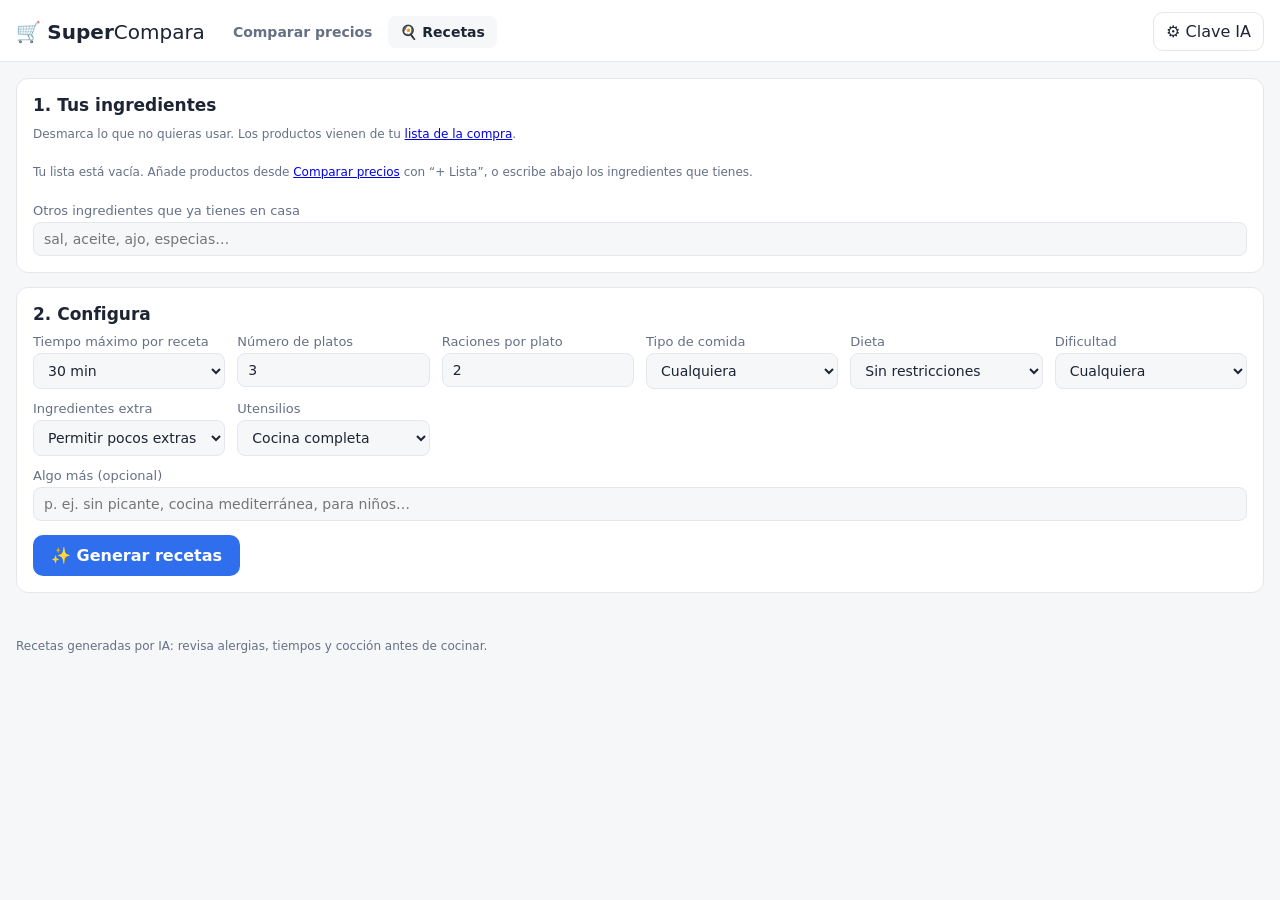
==== site/recetas.html @ d332f2e2 "Add Recetas page: AI recipes from the shopping list with configurable time, dishes, servings, diet; " ====
<!doctype html>
<html lang="es">
<head>
  <meta charset="utf-8" />
  <meta name="viewport" content="width=device-width, initial-scale=1" />
  <title>Recetas con tu lista · SuperCompara</title>
  <meta name="description" content="Genera recetas con los ingredientes de tu lista de la compra: tiempo, raciones, número de platos y dieta." />
  <link rel="icon" href="data:image/svg+xml,<svg xmlns='http://www.w3.org/2000/svg' viewBox='0 0 100 100'><text y='.9em' font-size='90'>🍳</text></svg>" />
  <link rel="stylesheet" href="styles.css" />
  <link rel="stylesheet" href="recetas.css" />
</head>
<body>
  <header class="top">
    <div class="wrap top-row">
      <a class="brand" href="./">🛒 <b>Super</b>Compara</a>
      <nav class="nav">
        <a href="./">Comparar precios</a>
        <a href="recetas.html" class="on" aria-current="page">🍳 Recetas</a>
      </nav>
      <button class="list-btn" id="settingsBtn" aria-label="Ajustes de IA">⚙︎ Clave IA</button>
    </div>
  </header>

  <main class="wrap recipes">
    <section class="panel" aria-labelledby="ingTitle">
      <h2 id="ingTitle">1. Tus ingredientes</h2>
      <p class="meta">Desmarca lo que no quieras usar. Los productos vienen de tu <a href="./">lista de la compra</a>.</p>
      <div id="ingList" class="ing-list"></div>
      <label class="field">
        <span>Otros ingredientes que ya tienes en casa</span>
        <input id="pantry" type="text" placeholder="sal, aceite, ajo, especias…" />
      </label>
    </section>

    <section class="panel" aria-labelledby="cfgTitle">
      <h2 id="cfgTitle">2. Configura</h2>
      <div class="cfg">
        <label class="field"><span>Tiempo máximo por receta</span>
          <select id="time">
            <option value="15">15 min</option><option value="30" selected>30 min</option>
            <option value="45">45 min</option><option value="60">1 hora</option><option value="120">Sin límite</option>
          </select></label>
        <label class="field"><span>Número de platos</span>
          <input id="dishes" type="number" min="1" max="7" value="3" /></label>
        <label class="field"><span>Raciones por plato</span>
          <input id="servings" type="number" min="1" max="12" value="2" /></label>
        <label class="field"><span>Tipo de comida</span>
          <select id="meal">
            <option value="cualquiera">Cualquiera</option><option value="desayuno">Desayuno</option>
            <option value="comida">Comida</option><option value="cena">Cena</option>
            <option value="meal prep semanal (táper, se conserva varios días)">Meal prep (tápers)</option>
            <option value="snack o merienda">Snack / merienda</option>
          </select></label>
        <label class="field"><span>Dieta</span>
          <select id="diet">
            <option value="ninguna">Sin restricciones</option><option value="vegetariana">Vegetariana</option>
            <option value="vegana">Vegana</option><option value="sin gluten">Sin gluten</option>
            <option value="sin lactosa">Sin lactosa</option><option value="baja en calorías">Ligera</option>
            <option value="alta en proteína">Alta en proteína</option>
          </select></label>
        <label class="field"><span>Dificultad</span>
          <select id="difficulty">
            <option value="cualquiera">Cualquiera</option><option value="fácil">Fácil</option><option value="media">Media</option>
          </select></label>
        <label class="field"><span>Ingredientes extra</span>
          <select id="extras">
            <option value="few" selected>Permitir pocos extras</option>
            <option value="none">Solo lo que tengo</option>
            <option value="any">Los que hagan falta</option>
          </select></label>
        <label class="field"><span>Utensilios</span>
          <select id="tools">
            <option value="cocina completa">Cocina completa</option>
            <option value="sin horno">Sin horno</option>
            <option value="solo microondas">Solo microondas</option>
            <option value="freidora de aire">Freidora de aire</option>
          </select></label>
      </div>
      <label class="field"><span>Algo más (opcional)</span>
        <input id="notes" type="text" placeholder="p. ej. sin picante, cocina mediterránea, para niños…" /></label>
      <div class="go">
        <button id="generate" class="primary">✨ Generar recetas</button>
        <span id="status" class="meta" role="status"></span>
      </div>
    </section>

    <section id="out" aria-live="polite"></section>
    <section id="saved"></section>
  </main>

  <dialog id="settings">
    <form method="dialog" class="dlg">
      <h2>Clave de la IA</h2>
      <p class="meta">Las recetas se generan con Claude (Anthropic) usando <b>tu propia clave de API</b>. Se guarda solo en este navegador y se envía únicamente a api.anthropic.com. Consíguela en <a href="https://console.anthropic.com/settings/keys" target="_blank" rel="noopener">console.anthropic.com</a>.</p>
      <label class="field"><span>Clave de API</span>
        <input id="apiKey" type="password" autocomplete="off" placeholder="sk-ant-…" /></label>
      <label class="field"><span>Modelo</span>
        <select id="model">
          <option value="claude-haiku-5-5">Claude Haiku 5.5 (rápido y barato)</option>
          <option value="claude-sonnet-5-5">Claude Sonnet 5.5 (mejores recetas)</option>
        </select></label>
      <div class="go">
        <button value="save" class="primary">Guardar</button>
        <button value="clear" id="clearKey" type="button" class="ghost">Borrar clave</button>
      </div>
    </form>
  </dialog>

  <footer class="wrap foot">Recetas generadas por IA: revisa alergias, tiempos y cocción antes de cocinar.</footer>
  <script type="module" src="recetas.js"></script>
</body>
</html>
---- site/styles.css ----
:root {
  --bg: #f6f7f9;
  --card: #fff;
  --ink: #1d2433;
  --muted: #667085;
  --line: #e4e7ec;
  --accent: #2f6fed;
  --m: #00873e;      /* Mercadona */
  --m-soft: #e6f4ec;
  --d: #e1251b;      /* Dia */
  --d-soft: #fdecea;
  --deal: #d92d20;
  --best: #fdb022;
  --radius: 12px;
  font-family: system-ui, -apple-system, "Segoe UI", Roboto, sans-serif;
  color: var(--ink);
  background: var(--bg);
}
@media (prefers-color-scheme: dark) {
  :root { --bg:#0f131a; --card:#171c25; --ink:#e7eaf0; --muted:#98a2b3; --line:#2a3140; --m-soft:#11301f; --d-soft:#3a1715; }
}
* { box-sizing: border-box; }
[hidden] { display: none !important; }
body { margin: 0; }
.wrap { max-width: 1280px; margin: 0 auto; padding: 0 16px; }
button, input, select { font: inherit; color: inherit; }
button { cursor: pointer; }

.top { position: sticky; top: 0; z-index: 10; background: var(--card); border-bottom: 1px solid var(--line); }
.top-row { display: flex; align-items: center; gap: 16px; padding-top: 12px; padding-bottom: 10px; }
.brand { font-size: 20px; text-decoration: none; color: inherit; white-space: nowrap; }
.search { flex: 1; display: flex; }
.search input { flex: 1; min-width: 0; padding: 11px 14px; border: 1.5px solid var(--line); border-right: 0; border-radius: 10px 0 0 10px; background: var(--bg); font-size: 16px; }
.search input:focus { outline: none; border-color: var(--accent); }
.search button { padding: 0 18px; border: 0; border-radius: 0 10px 10px 0; background: var(--accent); color: #fff; font-weight: 600; }
.list-btn { border: 1.5px solid var(--line); background: var(--card); border-radius: 10px; padding: 9px 12px; white-space: nowrap; }
.recipes-link { text-decoration: none; color: inherit; }
.pill { display: inline-block; min-width: 20px; padding: 1px 6px; border-radius: 99px; background: var(--accent); color: #fff; font-size: 12px; text-align: center; }

.cats { display: flex; gap: 6px; overflow-x: auto; padding-bottom: 10px; scrollbar-width: thin; }
.cats button { flex: none; border: 1px solid var(--line); background: var(--bg); padding: 6px 12px; border-radius: 99px; font-size: 13px; white-space: nowrap; }
.cats button.on { background: var(--ink); color: var(--card); border-color: var(--ink); }

.toolbar { display: flex; flex-wrap: wrap; align-items: center; gap: 10px 18px; margin: 16px 0 8px; padding: 12px 14px; background: var(--card); border: 1px solid var(--line); border-radius: var(--radius); font-size: 14px; }
.toolbar .group { display: flex; align-items: center; gap: 6px; }
.toolbar span { color: var(--muted); }
.toolbar input[type=number] { width: 74px; padding: 6px 8px; border: 1px solid var(--line); border-radius: 8px; background: var(--bg); }
.toolbar select { padding: 6px 8px; border: 1px solid var(--line); border-radius: 8px; background: var(--bg); }
.chk { display: flex; align-items: center; gap: 6px; }
.stores button { border: 1.5px solid var(--line); background: var(--bg); padding: 5px 10px; border-radius: 99px; font-weight: 600; font-size: 13px; }
.stores button[data-s=m].on { background: var(--m); border-color: var(--m); color: #fff; }
.stores button[data-s=d].on { background: var(--d); border-color: var(--d); color: #fff; }
.stores button:disabled { opacity: .45; cursor: not-allowed; }
.views { display: flex; border: 1px solid var(--line); border-radius: 8px; overflow: hidden; }
.views button { border: 0; background: var(--bg); padding: 6px 11px; }
.views button + button { border-left: 1px solid var(--line); }
.views button.on { background: var(--ink); color: var(--card); }
.filters-btn { display: none; }
.link { border: 0; background: none; color: var(--accent); padding: 0; }

.notice { padding: 10px 14px; margin-top: 14px; border-radius: 10px; background: #fffaeb; border: 1px solid #fedf89; color: #7a2e0e; font-size: 14px; }
@media (prefers-color-scheme: dark) { .notice { background:#2b2210; border-color:#5c4513; color:#fedf89; } }
.summary { color: var(--muted); font-size: 14px; margin: 6px 2px 12px; display: flex; flex-wrap: wrap; gap: 8px 16px; align-items: center; }
.best-box { display: flex; flex-wrap: wrap; gap: 10px; }
.best-box div { padding: 6px 10px; border-radius: 8px; background: var(--card); border: 1px solid var(--line); color: var(--ink); }
.best-box b.m { color: var(--m); } .best-box b.d { color: var(--d); }

/* Cards */
.grid { display: grid; grid-template-columns: repeat(auto-fill, minmax(200px, 1fr)); gap: 12px; }
.card { position: relative; display: flex; flex-direction: column; background: var(--card); border: 1px solid var(--line); border-radius: var(--radius); padding: 12px; min-width: 0; }
.card.best { border-color: var(--best); box-shadow: 0 0 0 2px color-mix(in srgb, var(--best) 35%, transparent); }
.card .img { aspect-ratio: 1; display: grid; place-items: center; background: #fff; border-radius: 8px; overflow: hidden; margin-bottom: 8px; }
.card .img img { width: 100%; height: 100%; object-fit: contain; }
.tag { display: inline-block; font-size: 11px; font-weight: 700; padding: 2px 7px; border-radius: 6px; letter-spacing: .02em; }
.tag.m { background: var(--m-soft); color: var(--m); } .tag.d { background: var(--d-soft); color: var(--d); }
.tag.deal { background: var(--deal); color: #fff; }
.tag.bestt { background: var(--best); color: #3d2600; }
.badges { position: absolute; top: 18px; left: 18px; display: flex; flex-direction: column; gap: 4px; align-items: flex-start; }
.name { font-size: 14px; line-height: 1.3; margin: 2px 0 4px; display: -webkit-box; -webkit-line-clamp: 2; -webkit-box-orient: vertical; overflow: hidden; min-height: 2.6em; }
.name a { color: inherit; text-decoration: none; } .name a:hover { text-decoration: underline; }
.meta { font-size: 12px; color: var(--muted); }
.prices { display: flex; align-items: baseline; gap: 8px; margin-top: auto; padding-top: 6px; }
.price { font-size: 20px; font-weight: 750; }
.prev { text-decoration: line-through; color: var(--muted); font-size: 13px; }
.unit { font-size: 12px; color: var(--muted); }
.actions { display: flex; gap: 6px; margin-top: 8px; }
.actions button { flex: 1; border: 1px solid var(--line); background: var(--bg); border-radius: 8px; padding: 6px 4px; font-size: 12px; }
.actions button.add { background: var(--accent); border-color: var(--accent); color: #fff; font-weight: 600; }
.actions button.added { background: var(--m-soft); color: var(--m); border-color: var(--m); }

/* List view */
.rows { display: flex; flex-direction: column; gap: 8px; }
.rows .card { flex-direction: row; align-items: center; gap: 14px; padding: 10px 12px; }
.rows .card .img { width: 72px; flex: none; margin: 0; }
.rows .badges { position: static; flex-direction: row; }
.rows .info { flex: 1; min-width: 0; }
.rows .name { min-height: 0; -webkit-line-clamp: 1; }
.rows .prices { margin: 0; padding: 0; flex-direction: column; align-items: flex-end; gap: 0; min-width: 110px; }
.rows .actions { margin: 0; flex-direction: column; width: 110px; }

/* Compare view */
.compare { display: grid; grid-template-columns: 1fr 1fr; gap: 16px; align-items: start; }
.compare .col-head { display: flex; justify-content: space-between; align-items: center; padding: 10px 12px; border-radius: 10px; color: #fff; font-weight: 700; margin-bottom: 10px; }
.compare .col-head.m { background: var(--m); } .compare .col-head.d { background: var(--d); }
.compare .grid { grid-template-columns: repeat(auto-fill, minmax(170px, 1fr)); }
.empty { padding: 40px 16px; text-align: center; color: var(--muted); background: var(--card); border: 1px dashed var(--line); border-radius: var(--radius); }

.more { text-align: center; margin: 18px 0 36px; }
.more button { border: 1px solid var(--line); background: var(--card); border-radius: 10px; padding: 10px 20px; }

/* Drawer */
.drawer { position: fixed; z-index: 30; top: 0; right: 0; bottom: 0; width: min(420px, 100vw); background: var(--card); border-left: 1px solid var(--line); display: flex; flex-direction: column; }
.drawer-head { display: flex; justify-content: space-between; align-items: center; padding: 14px 16px; border-bottom: 1px solid var(--line); }
.drawer-head h2 { margin: 0; font-size: 18px; }
.drawer-head button { border: 0; background: none; font-size: 18px; }
#listBody { overflow: auto; padding: 12px 16px; flex: 1; }
.li { display: flex; gap: 10px; align-items: center; padding: 8px 0; border-bottom: 1px solid var(--line); font-size: 14px; }
.li img { width: 44px; height: 44px; object-fit: contain; background: #fff; border-radius: 6px; }
.li .n { flex: 1; min-width: 0; }
.qty { display: flex; align-items: center; gap: 4px; }
.qty button { width: 26px; height: 26px; border: 1px solid var(--line); background: var(--bg); border-radius: 6px; }
.totals { margin-top: 14px; padding: 12px; background: var(--bg); border-radius: 10px; font-size: 14px; }
.totals div { display: flex; justify-content: space-between; padding: 3px 0; }
.totals .grand { font-weight: 750; font-size: 16px; border-top: 1px solid var(--line); margin-top: 6px; padding-top: 8px; }
.scrim { position: fixed; inset: 0; background: rgba(0,0,0,.35); z-index: 25; }
.foot { color: var(--muted); font-size: 12px; padding-bottom: 30px; line-height: 1.6; }

@media (max-width: 760px) {
  .filters-btn { display: block; width: 100%; margin-top: 12px; padding: 10px; border: 1px solid var(--line); background: var(--card); border-radius: 10px; font-weight: 600; }
  .toolbar { display: none; margin-top: 8px; }
  .toolbar.open { display: flex; }
  .top-row { flex-wrap: wrap; gap: 10px; }
  .search { order: 3; flex-basis: 100%; }
  .brand { flex: 1; }
  .toolbar { gap: 10px 12px; }
  .grid { grid-template-columns: repeat(2, minmax(0, 1fr)); gap: 8px; }
  .compare { grid-template-columns: 1fr; }
  .compare .grid { grid-template-columns: repeat(2, minmax(0, 1fr)); }
  .rows .card { flex-wrap: wrap; }
  .rows .actions { flex-direction: row; width: 100%; }
  .price { font-size: 18px; }
}
---- site/recetas.css ----
.nav { display: flex; gap: 4px; flex: 1; }
.nav a { padding: 8px 12px; border-radius: 8px; text-decoration: none; color: var(--muted); font-weight: 600; font-size: 14px; white-space: nowrap; }
.nav a.on, .nav a:hover { background: var(--bg); color: var(--ink); }

.recipes { padding-top: 16px; padding-bottom: 30px; }
.panel { background: var(--card); border: 1px solid var(--line); border-radius: var(--radius); padding: 16px; margin-bottom: 14px; }
.panel h2 { margin: 0 0 6px; font-size: 17px; }
.ing-list { display: flex; flex-wrap: wrap; gap: 6px; margin: 10px 0 12px; }
.ing { display: inline-flex; align-items: center; gap: 6px; border: 1px solid var(--line); background: var(--bg); padding: 5px 10px 5px 6px; border-radius: 99px; font-size: 13px; cursor: pointer; }
.ing input { margin: 0; }
.ing.off { opacity: .45; text-decoration: line-through; }
.ing .dot { width: 8px; height: 8px; border-radius: 50%; }
.dot.m { background: var(--m); } .dot.d { background: var(--d); }
.field { display: flex; flex-direction: column; gap: 4px; font-size: 13px; color: var(--muted); }
.field input, .field select { padding: 8px 10px; border: 1px solid var(--line); border-radius: 8px; background: var(--bg); color: var(--ink); font-size: 14px; }
.cfg { display: grid; grid-template-columns: repeat(auto-fill, minmax(190px, 1fr)); gap: 12px; margin: 10px 0 12px; }
.go { display: flex; align-items: center; gap: 12px; margin-top: 14px; flex-wrap: wrap; }
.primary { border: 0; background: var(--accent); color: #fff; font-weight: 700; padding: 11px 18px; border-radius: 10px; }
.primary:disabled { opacity: .6; cursor: wait; }
.ghost { border: 1px solid var(--line); background: var(--bg); padding: 10px 14px; border-radius: 10px; }

.out-head { display: flex; justify-content: space-between; align-items: center; margin: 8px 2px 10px; gap: 10px; flex-wrap: wrap; }
.out-head h2 { margin: 0; font-size: 18px; }
.recipe-grid { display: grid; grid-template-columns: repeat(auto-fill, minmax(330px, 1fr)); gap: 14px; }
.recipe { background: var(--card); border: 1px solid var(--line); border-radius: var(--radius); padding: 16px; display: flex; flex-direction: column; gap: 8px; }
.recipe h3 { margin: 0; font-size: 17px; }
.chips { display: flex; flex-wrap: wrap; gap: 6px; }
.chip { font-size: 12px; padding: 2px 8px; border-radius: 99px; background: var(--bg); border: 1px solid var(--line); }
.recipe h4 { margin: 6px 0 2px; font-size: 13px; text-transform: uppercase; letter-spacing: .04em; color: var(--muted); }
.recipe ul, .recipe ol { margin: 0; padding-left: 20px; font-size: 14px; line-height: 1.5; }
.recipe li.extra { color: var(--deal); }
.recipe .tip { font-size: 13px; background: var(--bg); padding: 8px 10px; border-radius: 8px; }
.recipe .row { display: flex; gap: 8px; margin-top: auto; padding-top: 6px; }
.recipe .row button { flex: 1; }

.extras { margin-top: 14px; }
.extra-row { display: flex; align-items: center; gap: 10px; padding: 8px 0; border-bottom: 1px solid var(--line); font-size: 14px; flex-wrap: wrap; }
.extra-row b { min-width: 140px; }
.offer { display: inline-flex; align-items: center; gap: 6px; padding: 4px 8px; border: 1px solid var(--line); border-radius: 8px; background: var(--bg); font-size: 13px; }
.offer button { border: 0; background: var(--accent); color: #fff; border-radius: 6px; padding: 3px 8px; font-size: 12px; }
.offer button.added { background: var(--m); }
.loading { display: grid; place-items: center; padding: 40px; color: var(--muted); }
.spin { width: 28px; height: 28px; border: 3px solid var(--line); border-top-color: var(--accent); border-radius: 50%; animation: spin 1s linear infinite; margin-bottom: 10px; }
@keyframes spin { to { transform: rotate(360deg); } }
.err { padding: 12px 14px; border-radius: 10px; background: var(--d-soft); color: var(--d); border: 1px solid color-mix(in srgb, var(--d) 30%, transparent); }

dialog { border: 1px solid var(--line); border-radius: 14px; padding: 0; background: var(--card); color: var(--ink); width: min(460px, 94vw); }
dialog::backdrop { background: rgba(0,0,0,.4); }
.dlg { padding: 18px; display: flex; flex-direction: column; gap: 12px; }
.dlg h2 { margin: 0; font-size: 18px; }

@media (max-width: 760px) {
  .nav { order: 2; flex-basis: 100%; }
  .recipe-grid { grid-template-columns: 1fr; }
}
@media print {
  .top, .panel, .foot, .row, .out-head button, .extras, #saved { display: none !important; }
  .recipe { break-inside: avoid; border: 0; }
  body { background: #fff; }
}
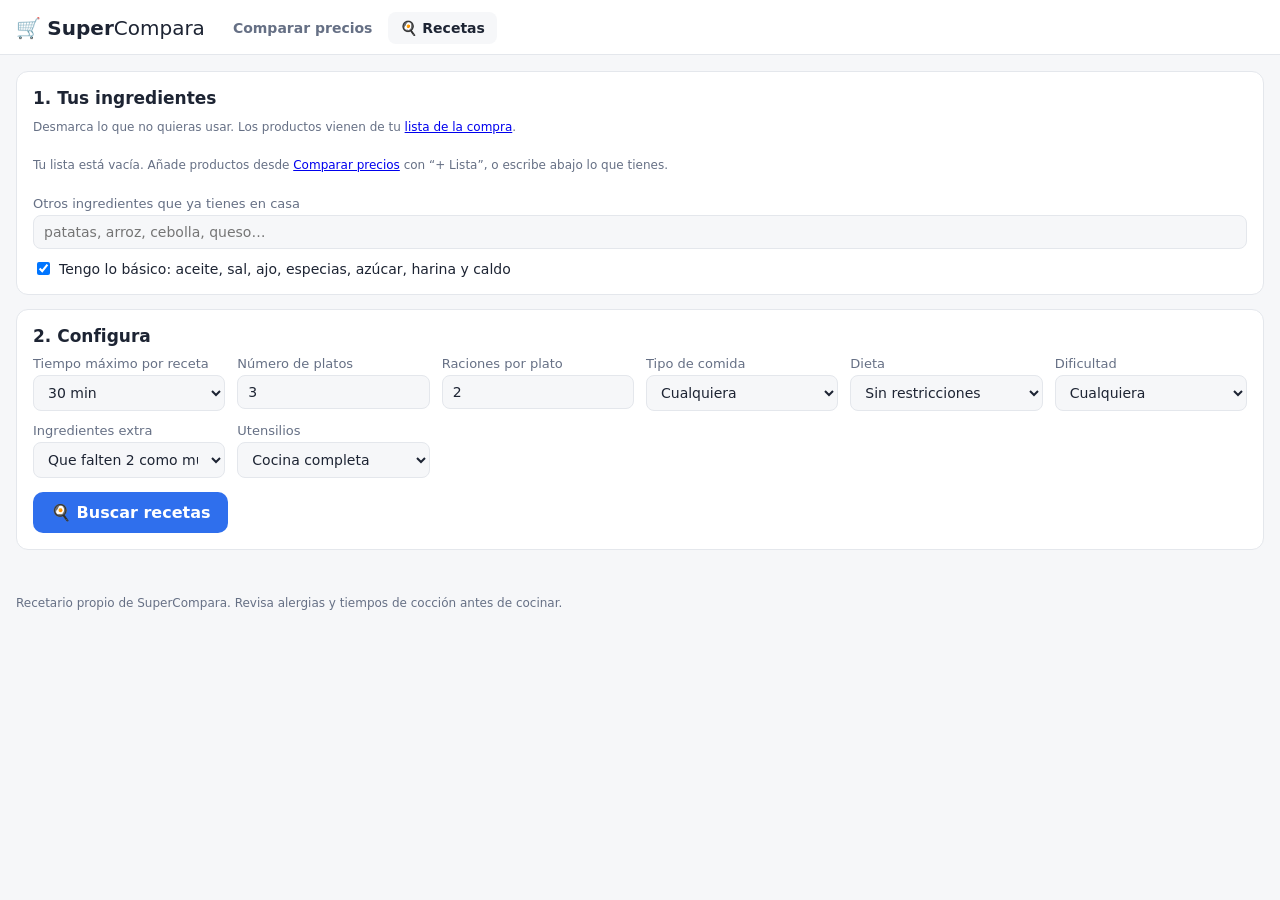
==== commit 4aa5a98d: "Replace AI recipes with a built-in recipe book matched to the shopping list (no API key needed) Co-A" ====
--- a/site/recetas.html
+++ b/site/recetas.html
@@ -4,7 +4,7 @@
   <meta charset="utf-8" />
   <meta name="viewport" content="width=device-width, initial-scale=1" />
   <title>Recetas con tu lista · SuperCompara</title>
-  <meta name="description" content="Genera recetas con los ingredientes de tu lista de la compra: tiempo, raciones, número de platos y dieta." />
+  <meta name="description" content="Encuentra recetas con los ingredientes de tu lista de la compra: tiempo, raciones, número de platos y dieta." />
   <link rel="icon" href="data:image/svg+xml,<svg xmlns='http://www.w3.org/2000/svg' viewBox='0 0 100 100'><text y='.9em' font-size='90'>🍳</text></svg>" />
   <link rel="stylesheet" href="styles.css" />
   <link rel="stylesheet" href="recetas.css" />
@@ -17,7 +17,6 @@
         <a href="./">Comparar precios</a>
         <a href="recetas.html" class="on" aria-current="page">🍳 Recetas</a>
       </nav>
-      <button class="list-btn" id="settingsBtn" aria-label="Ajustes de IA">⚙︎ Clave IA</button>
     </div>
   </header>
 
@@ -28,8 +27,9 @@
       <div id="ingList" class="ing-list"></div>
       <label class="field">
         <span>Otros ingredientes que ya tienes en casa</span>
-        <input id="pantry" type="text" placeholder="sal, aceite, ajo, especias…" />
+        <input id="pantry" type="text" placeholder="patatas, arroz, cebolla, queso…" />
       </label>
+      <label class="chk basics"><input type="checkbox" id="basics" checked /> Tengo lo básico: aceite, sal, ajo, especias, azúcar, harina y caldo</label>
     </section>
 
     <section class="panel" aria-labelledby="cfgTitle">
@@ -46,40 +46,35 @@
           <input id="servings" type="number" min="1" max="12" value="2" /></label>
         <label class="field"><span>Tipo de comida</span>
           <select id="meal">
-            <option value="cualquiera">Cualquiera</option><option value="desayuno">Desayuno</option>
-            <option value="comida">Comida</option><option value="cena">Cena</option>
-            <option value="meal prep semanal (táper, se conserva varios días)">Meal prep (tápers)</option>
-            <option value="snack o merienda">Snack / merienda</option>
+            <option value="">Cualquiera</option><option value="d">Desayuno</option>
+            <option value="c">Comida</option><option value="n">Cena</option>
+            <option value="prep">Meal prep (tápers)</option>
+            <option value="s">Snack / merienda / postre</option>
           </select></label>
         <label class="field"><span>Dieta</span>
           <select id="diet">
-            <option value="ninguna">Sin restricciones</option><option value="vegetariana">Vegetariana</option>
-            <option value="vegana">Vegana</option><option value="sin gluten">Sin gluten</option>
-            <option value="sin lactosa">Sin lactosa</option><option value="baja en calorías">Ligera</option>
-            <option value="alta en proteína">Alta en proteína</option>
+            <option value="">Sin restricciones</option><option value="v">Vegetariana</option>
+            <option value="vg">Vegana</option><option value="gf">Sin gluten</option><option value="lf">Sin lactosa</option>
           </select></label>
         <label class="field"><span>Dificultad</span>
           <select id="difficulty">
-            <option value="cualquiera">Cualquiera</option><option value="fácil">Fácil</option><option value="media">Media</option>
+            <option value="">Cualquiera</option><option value="f">Solo fáciles</option>
           </select></label>
         <label class="field"><span>Ingredientes extra</span>
           <select id="extras">
-            <option value="few" selected>Permitir pocos extras</option>
+            <option value="few" selected>Que falten 2 como mucho</option>
             <option value="none">Solo lo que tengo</option>
-            <option value="any">Los que hagan falta</option>
+            <option value="any">No importa</option>
           </select></label>
         <label class="field"><span>Utensilios</span>
           <select id="tools">
-            <option value="cocina completa">Cocina completa</option>
-            <option value="sin horno">Sin horno</option>
-            <option value="solo microondas">Solo microondas</option>
-            <option value="freidora de aire">Freidora de aire</option>
+            <option value="">Cocina completa</option>
+            <option value="nooven">Sin horno</option>
+            <option value="micro">Solo microondas</option>
           </select></label>
       </div>
-      <label class="field"><span>Algo más (opcional)</span>
-        <input id="notes" type="text" placeholder="p. ej. sin picante, cocina mediterránea, para niños…" /></label>
       <div class="go">
-        <button id="generate" class="primary">✨ Generar recetas</button>
+        <button id="generate" class="primary">🍳 Buscar recetas</button>
         <span id="status" class="meta" role="status"></span>
       </div>
     </section>
@@ -88,25 +83,7 @@
     <section id="saved"></section>
   </main>
 
-  <dialog id="settings">
-    <form method="dialog" class="dlg">
-      <h2>Clave de la IA</h2>
-      <p class="meta">Las recetas se generan con Claude (Anthropic) usando <b>tu propia clave de API</b>. Se guarda solo en este navegador y se envía únicamente a api.anthropic.com. Consíguela en <a href="https://console.anthropic.com/settings/keys" target="_blank" rel="noopener">console.anthropic.com</a>.</p>
-      <label class="field"><span>Clave de API</span>
-        <input id="apiKey" type="password" autocomplete="off" placeholder="sk-ant-…" /></label>
-      <label class="field"><span>Modelo</span>
-        <select id="model">
-          <option value="claude-haiku-5-5">Claude Haiku 5.5 (rápido y barato)</option>
-          <option value="claude-sonnet-5-5">Claude Sonnet 5.5 (mejores recetas)</option>
-        </select></label>
-      <div class="go">
-        <button value="save" class="primary">Guardar</button>
-        <button value="clear" id="clearKey" type="button" class="ghost">Borrar clave</button>
-      </div>
-    </form>
-  </dialog>
-
-  <footer class="wrap foot">Recetas generadas por IA: revisa alergias, tiempos y cocción antes de cocinar.</footer>
+  <footer class="wrap foot">Recetario propio de SuperCompara. Revisa alergias y tiempos de cocción antes de cocinar.</footer>
   <script type="module" src="recetas.js"></script>
 </body>
 </html>
--- a/site/recetas.css
+++ b/site/recetas.css
@@ -58,3 +58,7 @@
   .recipe { break-inside: avoid; border: 0; }
   body { background: #fff; }
 }
+.basics { margin-top: 10px; font-size: 14px; }
+.chip.ok { background: var(--m-soft); color: var(--m); border-color: transparent; }
+.chip.warn { background: var(--d-soft); color: var(--d); border-color: transparent; }
+.recipe li.opt { color: var(--muted); }
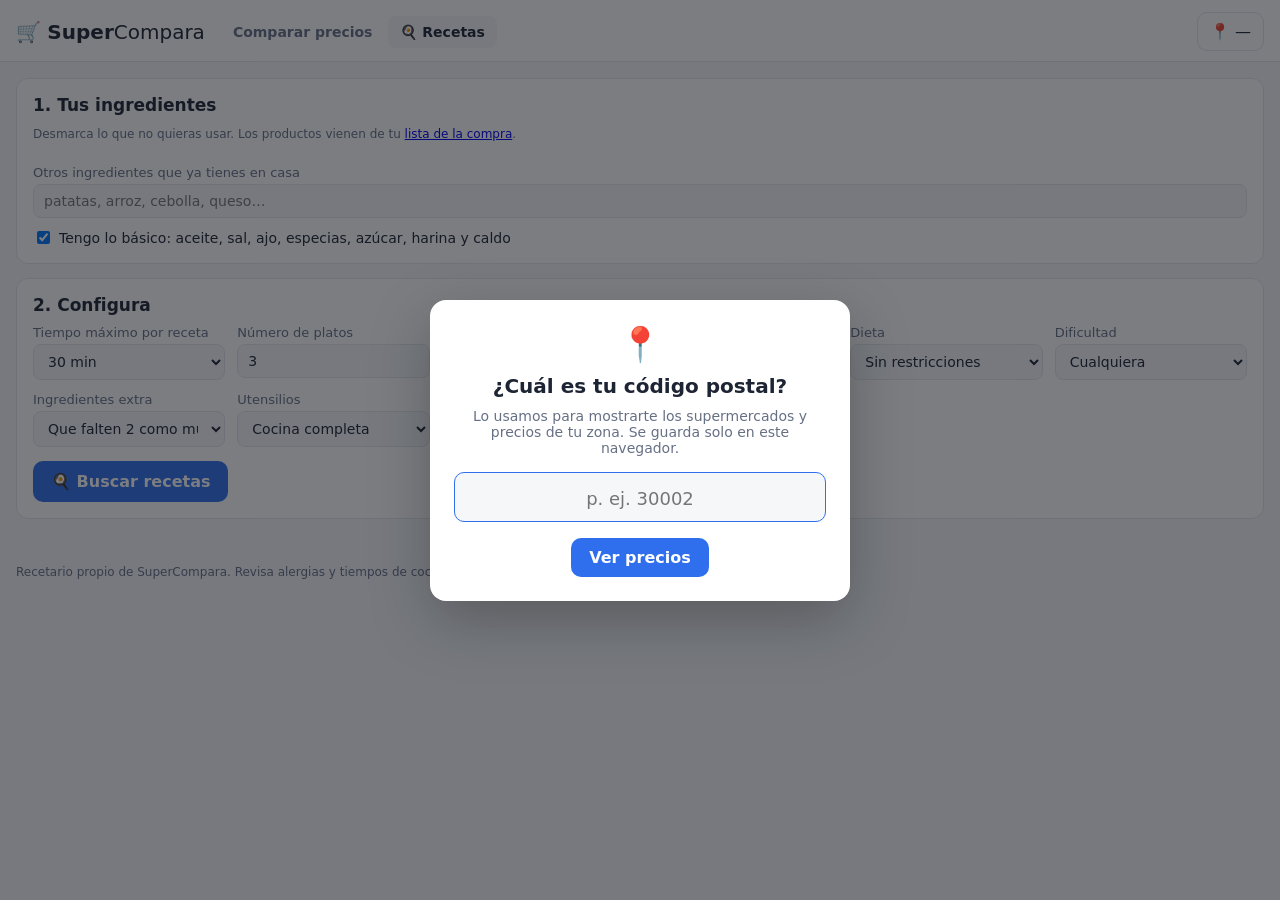
==== commit 6afe4522: "Ask for the postal code on first visit (stored in the browser), per-warehouse Mercadona prices, add " ====
--- a/site/recetas.html
+++ b/site/recetas.html
@@ -17,6 +17,7 @@
         <a href="./">Comparar precios</a>
         <a href="recetas.html" class="on" aria-current="page">🍳 Recetas</a>
       </nav>
+      <button class="list-btn" id="cpBtn" title="Cambiar código postal">📍 <span id="cpText">—</span></button>
     </div>
   </header>
 
--- a/site/styles.css
+++ b/site/styles.css
@@ -9,6 +9,8 @@
   --m-soft: #e6f4ec;
   --d: #e1251b;      /* Dia */
   --d-soft: #fdecea;
+  --c: #e8590c;      /* Consum */
+  --c-soft: #fff0e6;
   --deal: #d92d20;
   --best: #fdb022;
   --radius: 12px;
@@ -17,7 +19,7 @@
   background: var(--bg);
 }
 @media (prefers-color-scheme: dark) {
-  :root { --bg:#0f131a; --card:#171c25; --ink:#e7eaf0; --muted:#98a2b3; --line:#2a3140; --m-soft:#11301f; --d-soft:#3a1715; }
+  :root { --bg:#0f131a; --card:#171c25; --ink:#e7eaf0; --muted:#98a2b3; --line:#2a3140; --m-soft:#11301f; --d-soft:#3a1715; --c-soft:#3a2010; }
 }
 * { box-sizing: border-box; }
 [hidden] { display: none !important; }
@@ -50,6 +52,7 @@
 .stores button { border: 1.5px solid var(--line); background: var(--bg); padding: 5px 10px; border-radius: 99px; font-weight: 600; font-size: 13px; }
 .stores button[data-s=m].on { background: var(--m); border-color: var(--m); color: #fff; }
 .stores button[data-s=d].on { background: var(--d); border-color: var(--d); color: #fff; }
+.stores button[data-s=c].on { background: var(--c); border-color: var(--c); color: #fff; }
 .stores button:disabled { opacity: .45; cursor: not-allowed; }
 .views { display: flex; border: 1px solid var(--line); border-radius: 8px; overflow: hidden; }
 .views button { border: 0; background: var(--bg); padding: 6px 11px; }
@@ -63,7 +66,7 @@
 .summary { color: var(--muted); font-size: 14px; margin: 6px 2px 12px; display: flex; flex-wrap: wrap; gap: 8px 16px; align-items: center; }
 .best-box { display: flex; flex-wrap: wrap; gap: 10px; }
 .best-box div { padding: 6px 10px; border-radius: 8px; background: var(--card); border: 1px solid var(--line); color: var(--ink); }
-.best-box b.m { color: var(--m); } .best-box b.d { color: var(--d); }
+.best-box b.m { color: var(--m); } .best-box b.d { color: var(--d); } .best-box b.c { color: var(--c); }
 
 /* Cards */
 .grid { display: grid; grid-template-columns: repeat(auto-fill, minmax(200px, 1fr)); gap: 12px; }
@@ -72,7 +75,7 @@
 .card .img { aspect-ratio: 1; display: grid; place-items: center; background: #fff; border-radius: 8px; overflow: hidden; margin-bottom: 8px; }
 .card .img img { width: 100%; height: 100%; object-fit: contain; }
 .tag { display: inline-block; font-size: 11px; font-weight: 700; padding: 2px 7px; border-radius: 6px; letter-spacing: .02em; }
-.tag.m { background: var(--m-soft); color: var(--m); } .tag.d { background: var(--d-soft); color: var(--d); }
+.tag.m { background: var(--m-soft); color: var(--m); } .tag.d { background: var(--d-soft); color: var(--d); } .tag.c { background: var(--c-soft); color: var(--c); }
 .tag.deal { background: var(--deal); color: #fff; }
 .tag.bestt { background: var(--best); color: #3d2600; }
 .badges { position: absolute; top: 18px; left: 18px; display: flex; flex-direction: column; gap: 4px; align-items: flex-start; }
@@ -99,9 +102,9 @@
 .rows .actions { margin: 0; flex-direction: column; width: 110px; }
 
 /* Compare view */
-.compare { display: grid; grid-template-columns: 1fr 1fr; gap: 16px; align-items: start; }
+.compare { display: grid; grid-template-columns: repeat(var(--cols, 2), minmax(0, 1fr)); gap: 16px; align-items: start; }
 .compare .col-head { display: flex; justify-content: space-between; align-items: center; padding: 10px 12px; border-radius: 10px; color: #fff; font-weight: 700; margin-bottom: 10px; }
-.compare .col-head.m { background: var(--m); } .compare .col-head.d { background: var(--d); }
+.compare .col-head.m { background: var(--m); } .compare .col-head.d { background: var(--d); } .compare .col-head.c { background: var(--c); }
 .compare .grid { grid-template-columns: repeat(auto-fill, minmax(170px, 1fr)); }
 .empty { padding: 40px 16px; text-align: center; color: var(--muted); background: var(--card); border: 1px dashed var(--line); border-radius: var(--radius); }
 
@@ -134,9 +137,25 @@
   .brand { flex: 1; }
   .toolbar { gap: 10px 12px; }
   .grid { grid-template-columns: repeat(2, minmax(0, 1fr)); gap: 8px; }
-  .compare { grid-template-columns: 1fr; }
+  .compare { grid-template-columns: 1fr !important; }
   .compare .grid { grid-template-columns: repeat(2, minmax(0, 1fr)); }
   .rows .card { flex-wrap: wrap; }
   .rows .actions { flex-direction: row; width: 100%; }
   .price { font-size: 18px; }
 }
+
+/* Postal code dialog (shared) */
+.cp-dialog { border: 0; border-radius: 16px; padding: 0; background: var(--card); color: var(--ink); width: min(420px, 92vw); box-shadow: 0 20px 60px rgba(0,0,0,.25); }
+.cp-dialog::backdrop { background: rgba(15, 19, 26, .55); }
+.cp-form { padding: 24px; display: flex; flex-direction: column; gap: 10px; text-align: center; }
+.cp-form h2 { margin: 0; font-size: 20px; }
+.cp-form p { margin: 0; color: var(--muted); font-size: 14px; }
+.cp-emoji { font-size: 34px; }
+.cp-form input { font-size: 24px; letter-spacing: .2em; text-align: center; padding: 10px; border: 1.5px solid var(--line); border-radius: 10px; background: var(--bg); color: var(--ink); margin-top: 6px; }
+.cp-form input:focus { outline: none; border-color: var(--accent); }
+.cp-err { color: var(--d) !important; }
+.cp-actions { display: flex; gap: 8px; justify-content: center; margin-top: 6px; }
+.cp-actions button { padding: 10px 18px; border-radius: 10px; font-weight: 700; }
+.cp-actions .primary { border: 0; background: var(--accent); color: #fff; }
+.cp-actions .ghost { border: 1px solid var(--line); background: var(--bg); }
+.cp-form input::placeholder { letter-spacing: normal; font-size: 18px; }
--- a/site/recetas.css
+++ b/site/recetas.css
@@ -10,7 +10,7 @@
 .ing input { margin: 0; }
 .ing.off { opacity: .45; text-decoration: line-through; }
 .ing .dot { width: 8px; height: 8px; border-radius: 50%; }
-.dot.m { background: var(--m); } .dot.d { background: var(--d); }
+.dot.m { background: var(--m); } .dot.d { background: var(--d); } .dot.c { background: var(--c); }
 .field { display: flex; flex-direction: column; gap: 4px; font-size: 13px; color: var(--muted); }
 .field input, .field select { padding: 8px 10px; border: 1px solid var(--line); border-radius: 8px; background: var(--bg); color: var(--ink); font-size: 14px; }
 .cfg { display: grid; grid-template-columns: repeat(auto-fill, minmax(190px, 1fr)); gap: 12px; margin: 10px 0 12px; }
